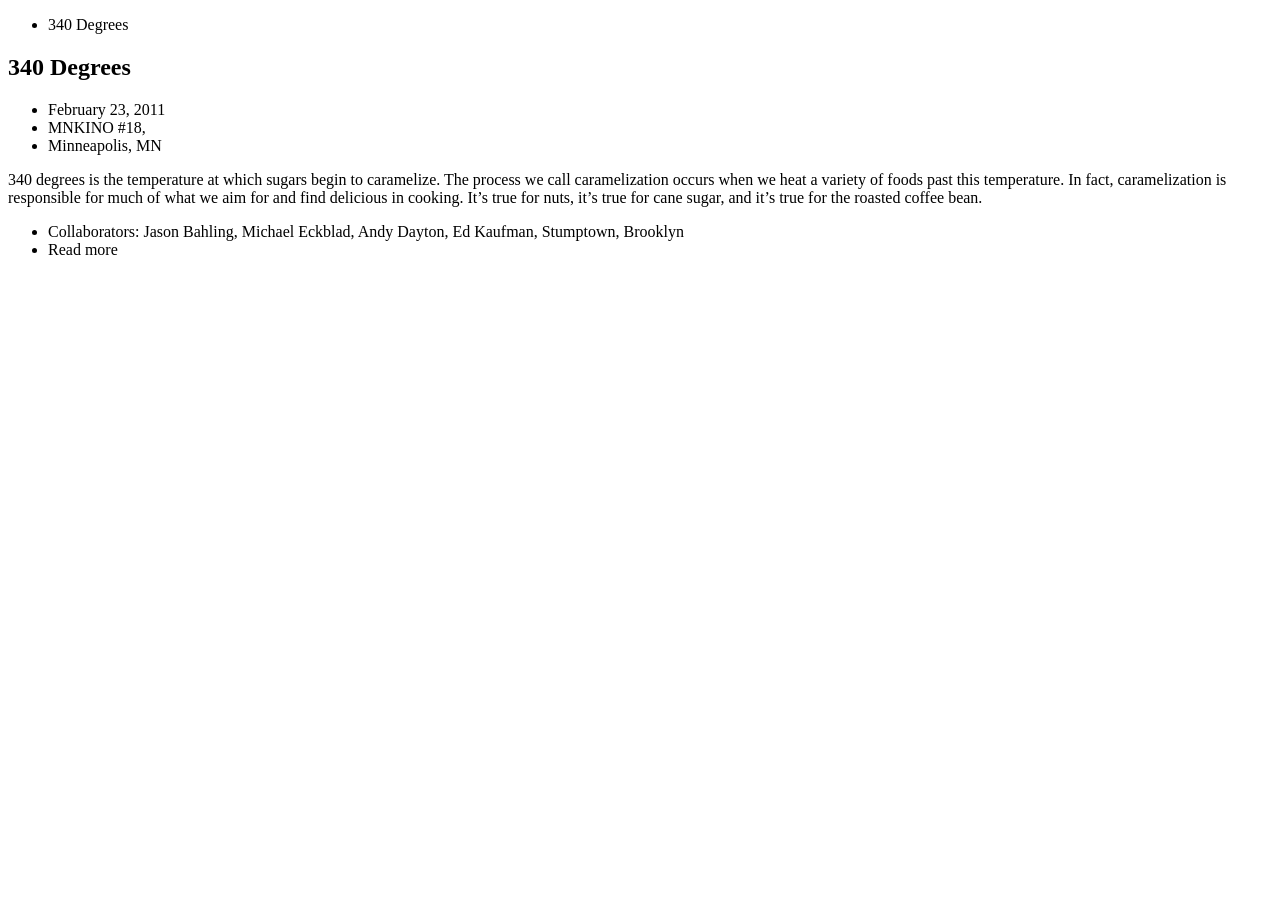
==== 340-degrees.html @ 927b33c8 "initial draft of newer notion website" ====
<!DOCTYPE html>
<html lang="en">
<head>
  <meta charset="utf-8">
  <title>340 Degrees</title>
</head>
<body>
<ul>
  <li>340 Degrees</li>
</ul>
<h2>340 Degrees</h2>
<ul>
  <li>February 23, 2011</li>
  <li>MNKINO #18,</li>
  <li>Minneapolis, MN</li>
</ul>
<p>340 degrees is the temperature at which sugars begin to caramelize. The process we call caramelization occurs when we heat a variety of foods past this temperature. In fact, caramelization is responsible for much of what we aim for and find delicious in cooking. It’s true for nuts, it’s true for cane sugar, and it’s true for the roasted coffee bean.</p>
<ul>
  <li>Collaborators: Jason Bahling, Michael Eckblad, Andy Dayton, Ed Kaufman, Stumptown, Brooklyn</li>
  <li>Read more</li>
</ul>
</body>
</html>
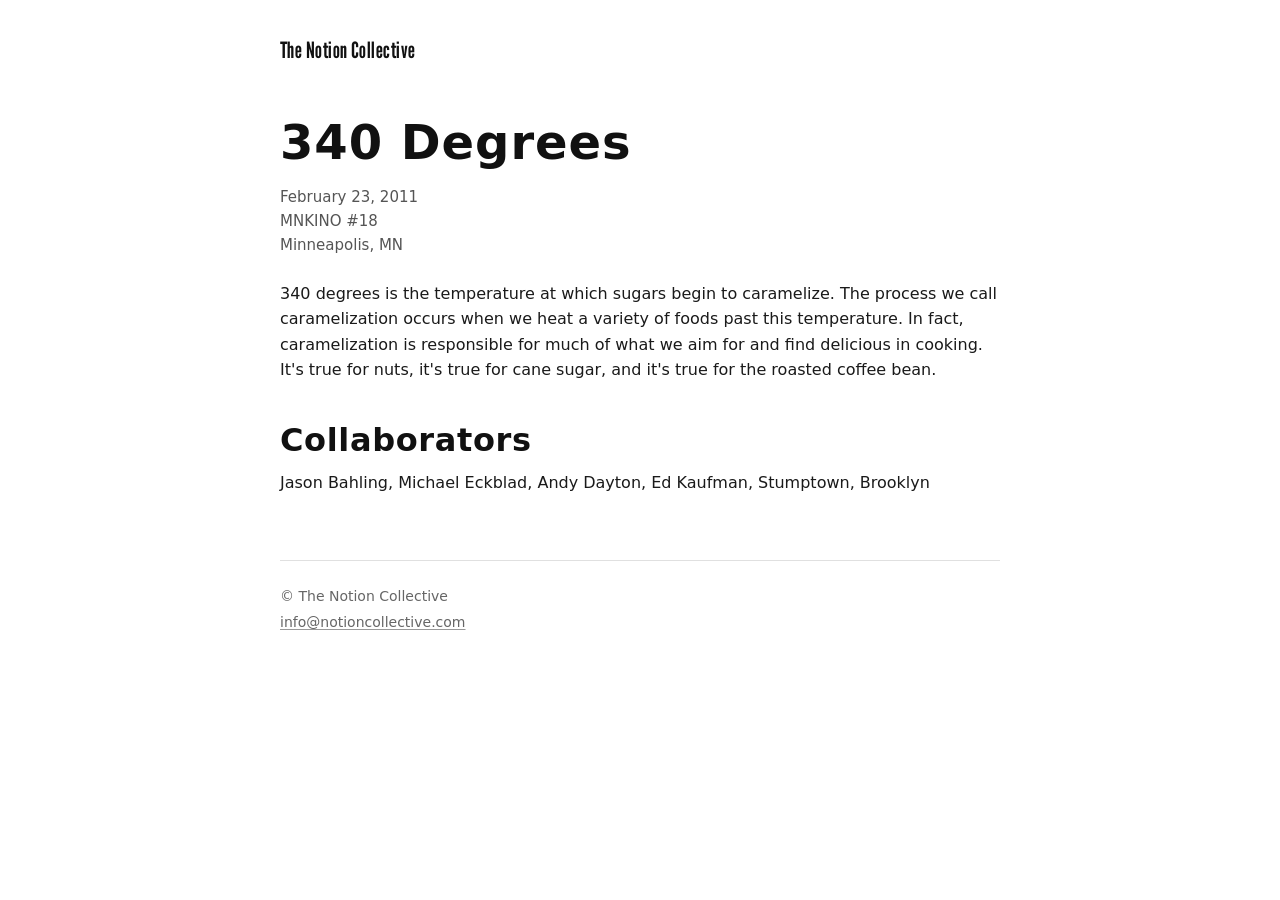
==== commit 32b9b810: "Add some styles" ====
--- a/340-degrees.html
+++ b/340-degrees.html
@@ -1,23 +1,48 @@
-<!DOCTYPE html>
+<!doctype html>
 <html lang="en">
-<head>
-  <meta charset="utf-8">
-  <title>340 Degrees</title>
-</head>
-<body>
-<ul>
-  <li>340 Degrees</li>
-</ul>
-<h2>340 Degrees</h2>
-<ul>
-  <li>February 23, 2011</li>
-  <li>MNKINO #18,</li>
-  <li>Minneapolis, MN</li>
-</ul>
-<p>340 degrees is the temperature at which sugars begin to caramelize. The process we call caramelization occurs when we heat a variety of foods past this temperature. In fact, caramelization is responsible for much of what we aim for and find delicious in cooking. It’s true for nuts, it’s true for cane sugar, and it’s true for the roasted coffee bean.</p>
-<ul>
-  <li>Collaborators: Jason Bahling, Michael Eckblad, Andy Dayton, Ed Kaufman, Stumptown, Brooklyn</li>
-  <li>Read more</li>
-</ul>
-</body>
+  <head>
+    <meta charset="utf-8" />
+    <meta name="viewport" content="width=device-width, initial-scale=1" />
+    <title>340 Degrees — The Notion Collective</title>
+    <link rel="stylesheet" href="style.css" />
+  </head>
+  <body>
+    <header class="site-header">
+      <nav class="site-nav">
+        <a href="/">The Notion Collective</a>
+      </nav>
+    </header>
+
+    <main>
+      <article>
+        <h1>340 Degrees</h1>
+        <dl class="meta">
+          <dt>Date</dt>
+          <dd>February 23, 2011</dd>
+          <dt>Venue</dt>
+          <dd>MNKINO #18</dd>
+          <dt>Location</dt>
+          <dd>Minneapolis, MN</dd>
+        </dl>
+
+        <p>340 degrees is the temperature at which sugars begin to caramelize. The process we call caramelization occurs when we heat a variety of foods past this temperature. In fact, caramelization is responsible for much of what we aim for and find delicious in cooking. It's true for nuts, it's true for cane sugar, and it's true for the roasted coffee bean.</p>
+
+        <section class="collaborators">
+          <h2>Collaborators</h2>
+          <ul>
+            <li>Jason Bahling</li>
+            <li>Michael Eckblad</li>
+            <li>Andy Dayton</li>
+            <li>Ed Kaufman</li>
+            <li>Stumptown, Brooklyn</li>
+          </ul>
+        </section>
+      </article>
+    </main>
+
+    <footer class="site-footer">
+      <p>&copy; The Notion Collective</p>
+      <p><a href="mailto:info@notioncollective.com">info@notioncollective.com</a></p>
+    </footer>
+  </body>
 </html>
--- a/style.css
+++ b/style.css
@@ -0,0 +1,289 @@
+/* Fonts */
+
+@font-face {
+  font-family: "League Gothic";
+  src: url("fonts/LeagueGothic-Regular.woff2") format("woff2");
+  font-weight: 400;
+  font-style: normal;
+  font-display: swap;
+}
+
+@font-face {
+  font-family: "Inter";
+  src: url("fonts/Inter-Regular.woff2") format("woff2");
+  font-weight: 400;
+  font-style: normal;
+  font-display: swap;
+}
+
+@font-face {
+  font-family: "Inter";
+  src: url("fonts/Inter-Medium.woff2") format("woff2");
+  font-weight: 500;
+  font-style: normal;
+  font-display: swap;
+}
+
+@font-face {
+  font-family: "Inter";
+  src: url("fonts/Inter-Bold.woff2") format("woff2");
+  font-weight: 700;
+  font-style: normal;
+  font-display: swap;
+}
+
+/* Reset & Base */
+
+*,
+*::before,
+*::after {
+  box-sizing: border-box;
+  margin: 0;
+  padding: 0;
+}
+
+html {
+  font-size: 100%;
+  -webkit-text-size-adjust: 100%;
+}
+
+body {
+  font-family: "Inter", system-ui, sans-serif;
+  font-weight: 400;
+  line-height: 1.6;
+  color: #1a1a1a;
+  background: #fff;
+  max-width: 48rem;
+  margin: 0 auto;
+  padding: 2rem 1.5rem;
+}
+
+/* Typography */
+
+h1,
+h2,
+h3 {
+  font-weight: 700;
+  line-height: 1.1;
+  letter-spacing: 0.02em;
+  color: #111;
+}
+
+h1 {
+  font-size: 3rem;
+  margin-bottom: 1rem;
+}
+
+h2 {
+  font-size: 2rem;
+  margin-top: 2.5rem;
+  margin-bottom: 0.75rem;
+}
+
+h3 {
+  font-size: 1.4rem;
+  margin-top: 2rem;
+  margin-bottom: 0.5rem;
+}
+
+p {
+  margin-bottom: 1rem;
+}
+
+/* Links */
+
+a {
+  color: #1a1a1a;
+  text-decoration-color: #999;
+  text-underline-offset: 0.15em;
+  transition: text-decoration-color 0.15s;
+}
+
+a:hover {
+  text-decoration-color: #1a1a1a;
+}
+
+/* Navigation */
+
+.site-header {
+  margin-bottom: 3rem;
+}
+
+.site-nav a {
+  font-family: "League Gothic", sans-serif;
+  font-size: 1.4rem;
+  letter-spacing: 0.02em;
+  text-decoration: none;
+  color: #111;
+}
+
+.site-nav a:hover {
+  text-decoration: underline;
+  text-decoration-color: #111;
+}
+
+/* Footer */
+
+.site-footer {
+  margin-top: 4rem;
+  padding-top: 1.5rem;
+  border-top: 1px solid #e0e0e0;
+  font-size: 0.875rem;
+  color: #666;
+}
+
+.site-footer a {
+  color: #666;
+}
+
+.site-footer p {
+  margin-bottom: 0.25rem;
+}
+
+/* Lists */
+
+ul,
+ol {
+  padding-left: 1.25rem;
+  margin-bottom: 1rem;
+}
+
+li {
+  margin-bottom: 0.25rem;
+}
+
+/* Definition Lists (project metadata) */
+
+dl.meta {
+  margin-bottom: 1.5rem;
+  font-size: 0.9375rem;
+  color: #555;
+}
+
+dl.meta dt {
+  display: none;
+}
+
+dl.meta dd {
+  margin-left: 0;
+}
+
+dl.meta dd + dd {
+  margin-top: 0.125rem;
+}
+
+/* Project list on index */
+
+.project-list {
+  list-style: none;
+  padding-left: 0;
+}
+
+.project-list li {
+  margin-bottom: 0.5rem;
+}
+
+.project-list a {
+  font-weight: 500;
+}
+
+/* Collaborators */
+
+.collaborators ul {
+  list-style: none;
+  padding-left: 0;
+}
+
+.collaborators li {
+  display: inline;
+}
+
+.collaborators li:not(:last-child)::after {
+  content: ", ";
+}
+
+/* Project links (read more, view website) */
+
+.project-links {
+  list-style: none;
+  padding-left: 0;
+  margin-top: 1.5rem;
+  display: flex;
+  gap: 1.5rem;
+}
+
+/* People lists on index */
+
+.people-list {
+  list-style: none;
+  padding-left: 0;
+}
+
+.people-list li {
+  display: inline;
+}
+
+.people-list li:not(:last-child)::after {
+  content: ", ";
+}
+
+/* Contact */
+
+address {
+  font-style: normal;
+  margin-bottom: 1.5rem;
+  line-height: 1.8;
+}
+
+form label {
+  display: block;
+  font-size: 0.9375rem;
+  font-weight: 500;
+  margin-bottom: 0.25rem;
+}
+
+form input[type="text"],
+form input[type="email"] {
+  display: block;
+  width: 100%;
+  max-width: 24rem;
+  padding: 0.5rem;
+  margin-bottom: 1rem;
+  border: 1px solid #ccc;
+  border-radius: 2px;
+  font-family: inherit;
+  font-size: 1rem;
+}
+
+form button {
+  font-family: inherit;
+  font-size: 1rem;
+  font-weight: 500;
+  letter-spacing: 0.05em;
+  padding: 0.5rem 1.5rem;
+  background: #1a1a1a;
+  color: #fff;
+  border: none;
+  border-radius: 2px;
+  cursor: pointer;
+}
+
+form button:hover {
+  background: #333;
+}
+
+/* Responsive */
+
+@media (max-width: 600px) {
+  h1 {
+    font-size: 2.25rem;
+  }
+
+  h2 {
+    font-size: 1.6rem;
+  }
+
+  body {
+    padding: 1.5rem 1rem;
+  }
+}
